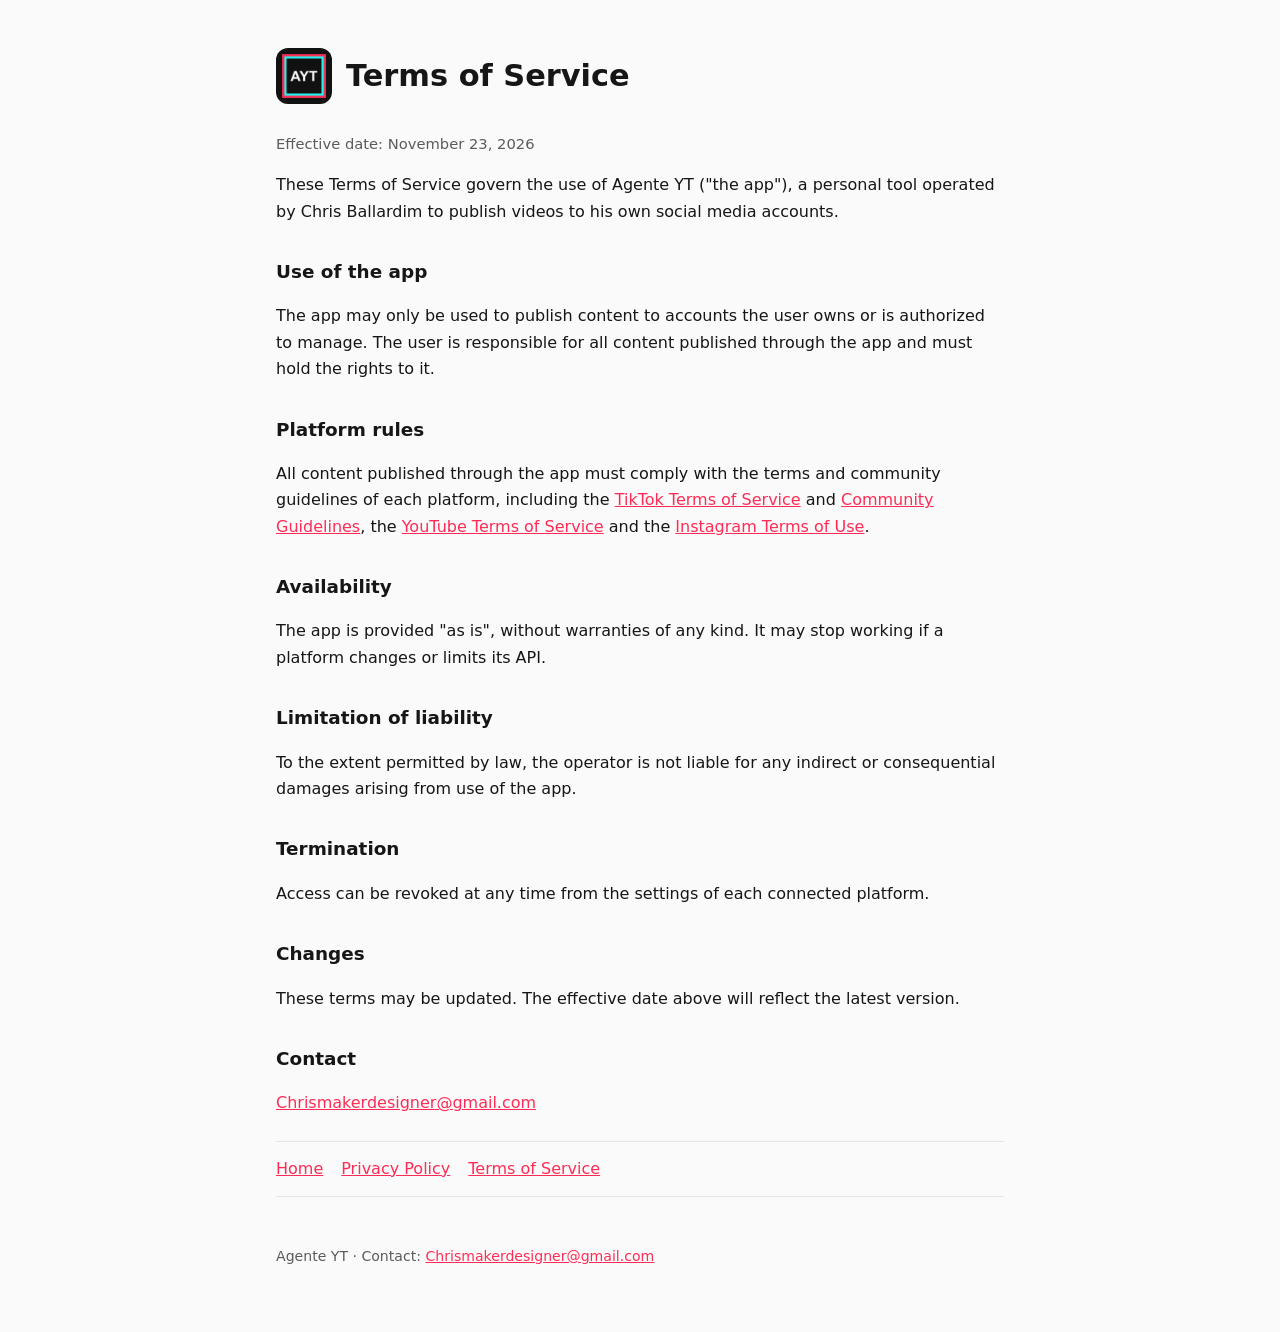
==== terms.html @ b8f0ad7c "Add files via upload" ====
<!doctype html>
<html lang="en"><head><meta charset="utf-8"><meta name="viewport" content="width=device-width,initial-scale=1">
<title>Terms of Service</title><link rel="icon" href="icone.png"><link rel="stylesheet" href="estilo.css"></head>
<body><main>
<header><img src="icone.png" alt=""><h1>Terms of Service</h1></header>
<p class="muted">Effective date: November 23, 2026</p>
<p>These Terms of Service govern the use of Agente YT ("the app"), a personal tool operated by Chris Ballardim to publish videos to his own social media accounts.</p>
<h2>Use of the app</h2>
<p>The app may only be used to publish content to accounts the user owns or is authorized to manage. The user is responsible for all content published through the app and must hold the rights to it.</p>
<h2>Platform rules</h2>
<p>All content published through the app must comply with the terms and community guidelines of each platform, including the <a href="https://www.tiktok.com/legal/terms-of-service">TikTok Terms of Service</a> and <a href="https://www.tiktok.com/community-guidelines">Community Guidelines</a>, the <a href="https://www.youtube.com/t/terms">YouTube Terms of Service</a> and the <a href="https://help.instagram.com/581066165581870">Instagram Terms of Use</a>.</p>
<h2>Availability</h2>
<p>The app is provided "as is", without warranties of any kind. It may stop working if a platform changes or limits its API.</p>
<h2>Limitation of liability</h2>
<p>To the extent permitted by law, the operator is not liable for any indirect or consequential damages arising from use of the app.</p>
<h2>Termination</h2>
<p>Access can be revoked at any time from the settings of each connected platform.</p>
<h2>Changes</h2>
<p>These terms may be updated. The effective date above will reflect the latest version.</p>
<h2>Contact</h2>
<p><a href="mailto:Chrismakerdesigner@gmail.com">Chrismakerdesigner@gmail.com</a></p>
<nav><a href="index.html">Home</a><a href="privacy.html">Privacy Policy</a><a href="terms.html">Terms of Service</a></nav>
<footer>Agente YT &middot; Contact: <a href="mailto:Chrismakerdesigner@gmail.com">Chrismakerdesigner@gmail.com</a></footer>
</main></body></html>
---- estilo.css ----
:root{--bg:#fafafa;--fg:#161616;--muted:#5b5b5b;--card:#fff;--line:#e4e4e4;--accent:#fe2c55}
@media (prefers-color-scheme:dark){:root{--bg:#111;--fg:#eee;--muted:#a8a8a8;--card:#1a1a1a;--line:#2c2c2c}}
*{box-sizing:border-box}
body{margin:0;background:var(--bg);color:var(--fg);font:16px/1.65 system-ui,-apple-system,"Segoe UI",Roboto,sans-serif}
main{max-width:760px;margin:0 auto;padding:48px 16px 64px}
header{display:flex;align-items:center;gap:14px;margin-bottom:28px}
header img{width:56px;height:56px;border-radius:12px}
h1{font-size:1.9rem;margin:0}
h2{font-size:1.15rem;margin:2rem 0 .4rem}
p,li{color:var(--fg)}
.muted{color:var(--muted);font-size:.92rem}
nav{display:flex;gap:18px;flex-wrap:wrap;margin:24px 0;padding:14px 0;border-top:1px solid var(--line);border-bottom:1px solid var(--line)}
a{color:var(--accent)}
footer{margin-top:48px;color:var(--muted);font-size:.88rem}
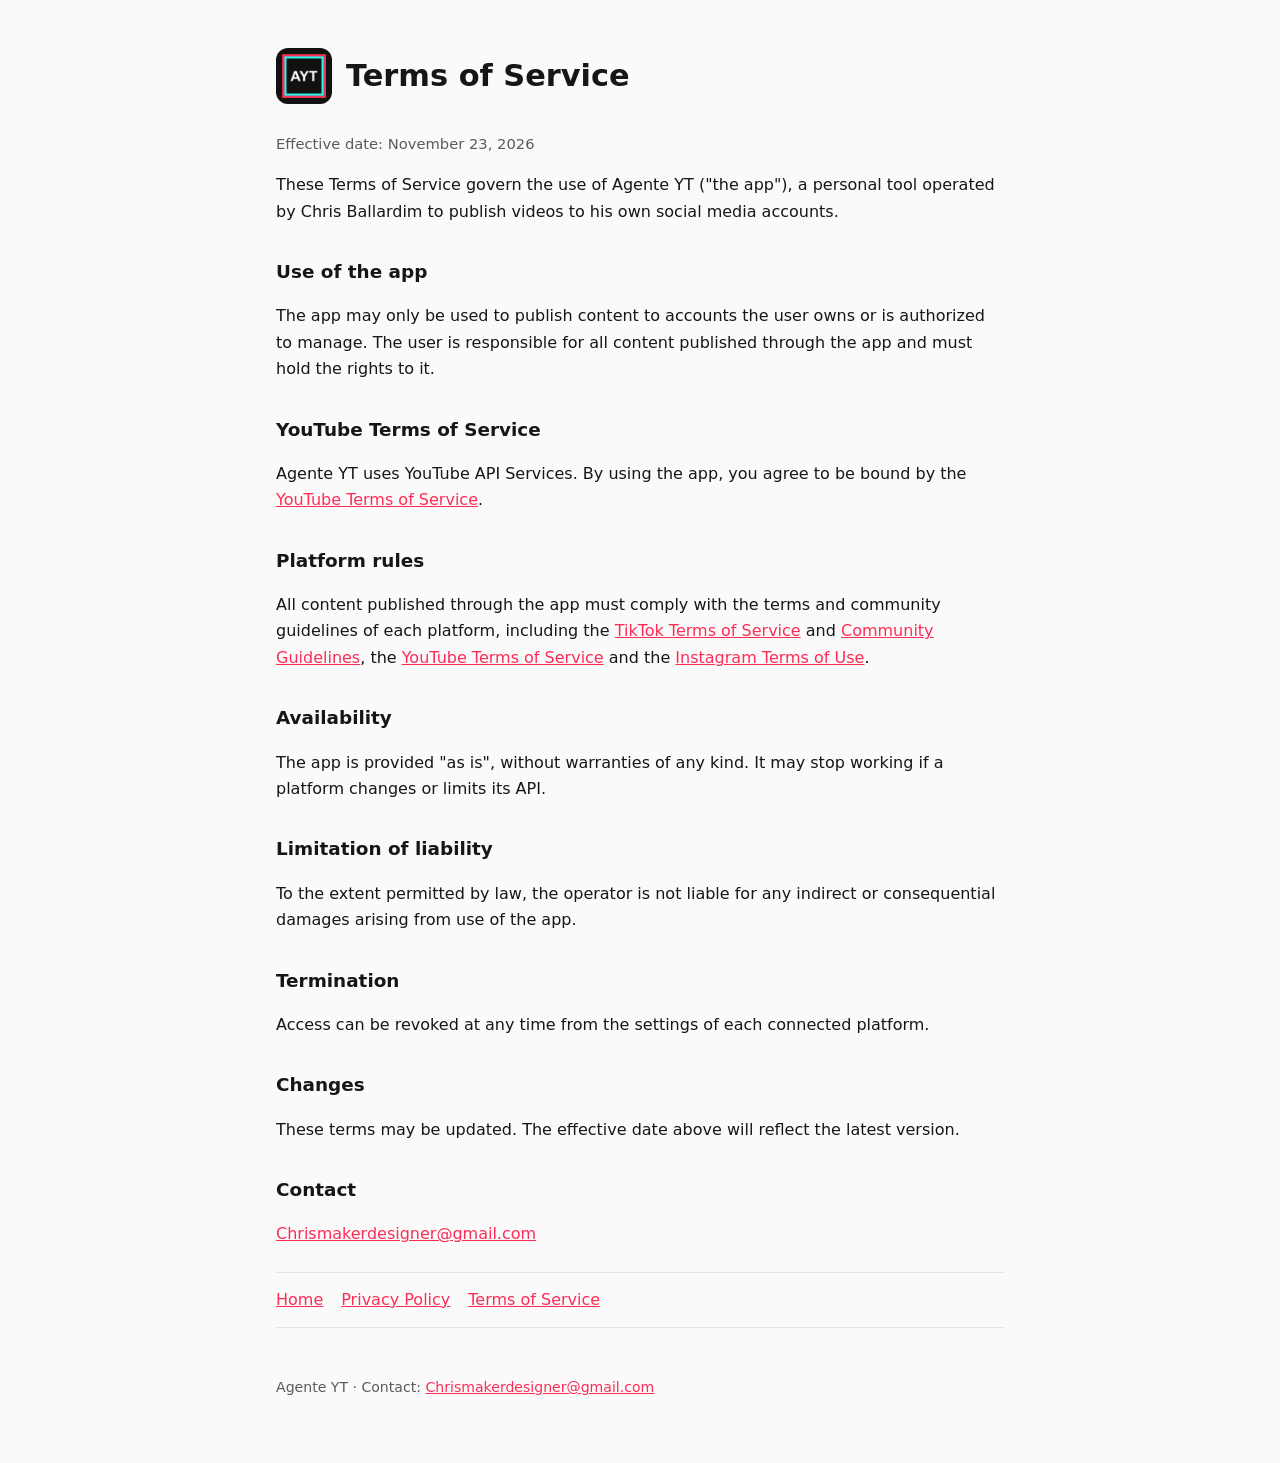
==== commit 1b62b078: "Add files via upload" ====
--- a/terms.html
+++ b/terms.html
@@ -1,24 +1,26 @@
-<!doctype html>
-<html lang="en"><head><meta charset="utf-8"><meta name="viewport" content="width=device-width,initial-scale=1">
-<title>Terms of Service</title><link rel="icon" href="icone.png"><link rel="stylesheet" href="estilo.css"></head>
-<body><main>
-<header><img src="icone.png" alt=""><h1>Terms of Service</h1></header>
-<p class="muted">Effective date: November 23, 2026</p>
-<p>These Terms of Service govern the use of Agente YT ("the app"), a personal tool operated by Chris Ballardim to publish videos to his own social media accounts.</p>
-<h2>Use of the app</h2>
-<p>The app may only be used to publish content to accounts the user owns or is authorized to manage. The user is responsible for all content published through the app and must hold the rights to it.</p>
-<h2>Platform rules</h2>
-<p>All content published through the app must comply with the terms and community guidelines of each platform, including the <a href="https://www.tiktok.com/legal/terms-of-service">TikTok Terms of Service</a> and <a href="https://www.tiktok.com/community-guidelines">Community Guidelines</a>, the <a href="https://www.youtube.com/t/terms">YouTube Terms of Service</a> and the <a href="https://help.instagram.com/581066165581870">Instagram Terms of Use</a>.</p>
-<h2>Availability</h2>
-<p>The app is provided "as is", without warranties of any kind. It may stop working if a platform changes or limits its API.</p>
-<h2>Limitation of liability</h2>
-<p>To the extent permitted by law, the operator is not liable for any indirect or consequential damages arising from use of the app.</p>
-<h2>Termination</h2>
-<p>Access can be revoked at any time from the settings of each connected platform.</p>
-<h2>Changes</h2>
-<p>These terms may be updated. The effective date above will reflect the latest version.</p>
-<h2>Contact</h2>
-<p><a href="mailto:Chrismakerdesigner@gmail.com">Chrismakerdesigner@gmail.com</a></p>
-<nav><a href="index.html">Home</a><a href="privacy.html">Privacy Policy</a><a href="terms.html">Terms of Service</a></nav>
-<footer>Agente YT &middot; Contact: <a href="mailto:Chrismakerdesigner@gmail.com">Chrismakerdesigner@gmail.com</a></footer>
-</main></body></html>
+<!doctype html>
+<html lang="en"><head><meta charset="utf-8"><meta name="viewport" content="width=device-width,initial-scale=1">
+<title>Terms of Service</title><link rel="icon" href="icone.png"><link rel="stylesheet" href="estilo.css"></head>
+<body><main>
+<header><img src="icone.png" alt=""><h1>Terms of Service</h1></header>
+<p class="muted">Effective date: November 23, 2026</p>
+<p>These Terms of Service govern the use of Agente YT ("the app"), a personal tool operated by Chris Ballardim to publish videos to his own social media accounts.</p>
+<h2>Use of the app</h2>
+<p>The app may only be used to publish content to accounts the user owns or is authorized to manage. The user is responsible for all content published through the app and must hold the rights to it.</p>
+<h2>YouTube Terms of Service</h2>
+<p>Agente YT uses YouTube API Services. By using the app, you agree to be bound by the <a href="https://www.youtube.com/t/terms">YouTube Terms of Service</a>.</p>
+<h2>Platform rules</h2>
+<p>All content published through the app must comply with the terms and community guidelines of each platform, including the <a href="https://www.tiktok.com/legal/terms-of-service">TikTok Terms of Service</a> and <a href="https://www.tiktok.com/community-guidelines">Community Guidelines</a>, the <a href="https://www.youtube.com/t/terms">YouTube Terms of Service</a> and the <a href="https://help.instagram.com/581066165581870">Instagram Terms of Use</a>.</p>
+<h2>Availability</h2>
+<p>The app is provided "as is", without warranties of any kind. It may stop working if a platform changes or limits its API.</p>
+<h2>Limitation of liability</h2>
+<p>To the extent permitted by law, the operator is not liable for any indirect or consequential damages arising from use of the app.</p>
+<h2>Termination</h2>
+<p>Access can be revoked at any time from the settings of each connected platform.</p>
+<h2>Changes</h2>
+<p>These terms may be updated. The effective date above will reflect the latest version.</p>
+<h2>Contact</h2>
+<p><a href="mailto:Chrismakerdesigner@gmail.com">Chrismakerdesigner@gmail.com</a></p>
+<nav><a href="index.html">Home</a><a href="privacy.html">Privacy Policy</a><a href="terms.html">Terms of Service</a></nav>
+<footer>Agente YT &middot; Contact: <a href="mailto:Chrismakerdesigner@gmail.com">Chrismakerdesigner@gmail.com</a></footer>
+</main></body></html>
